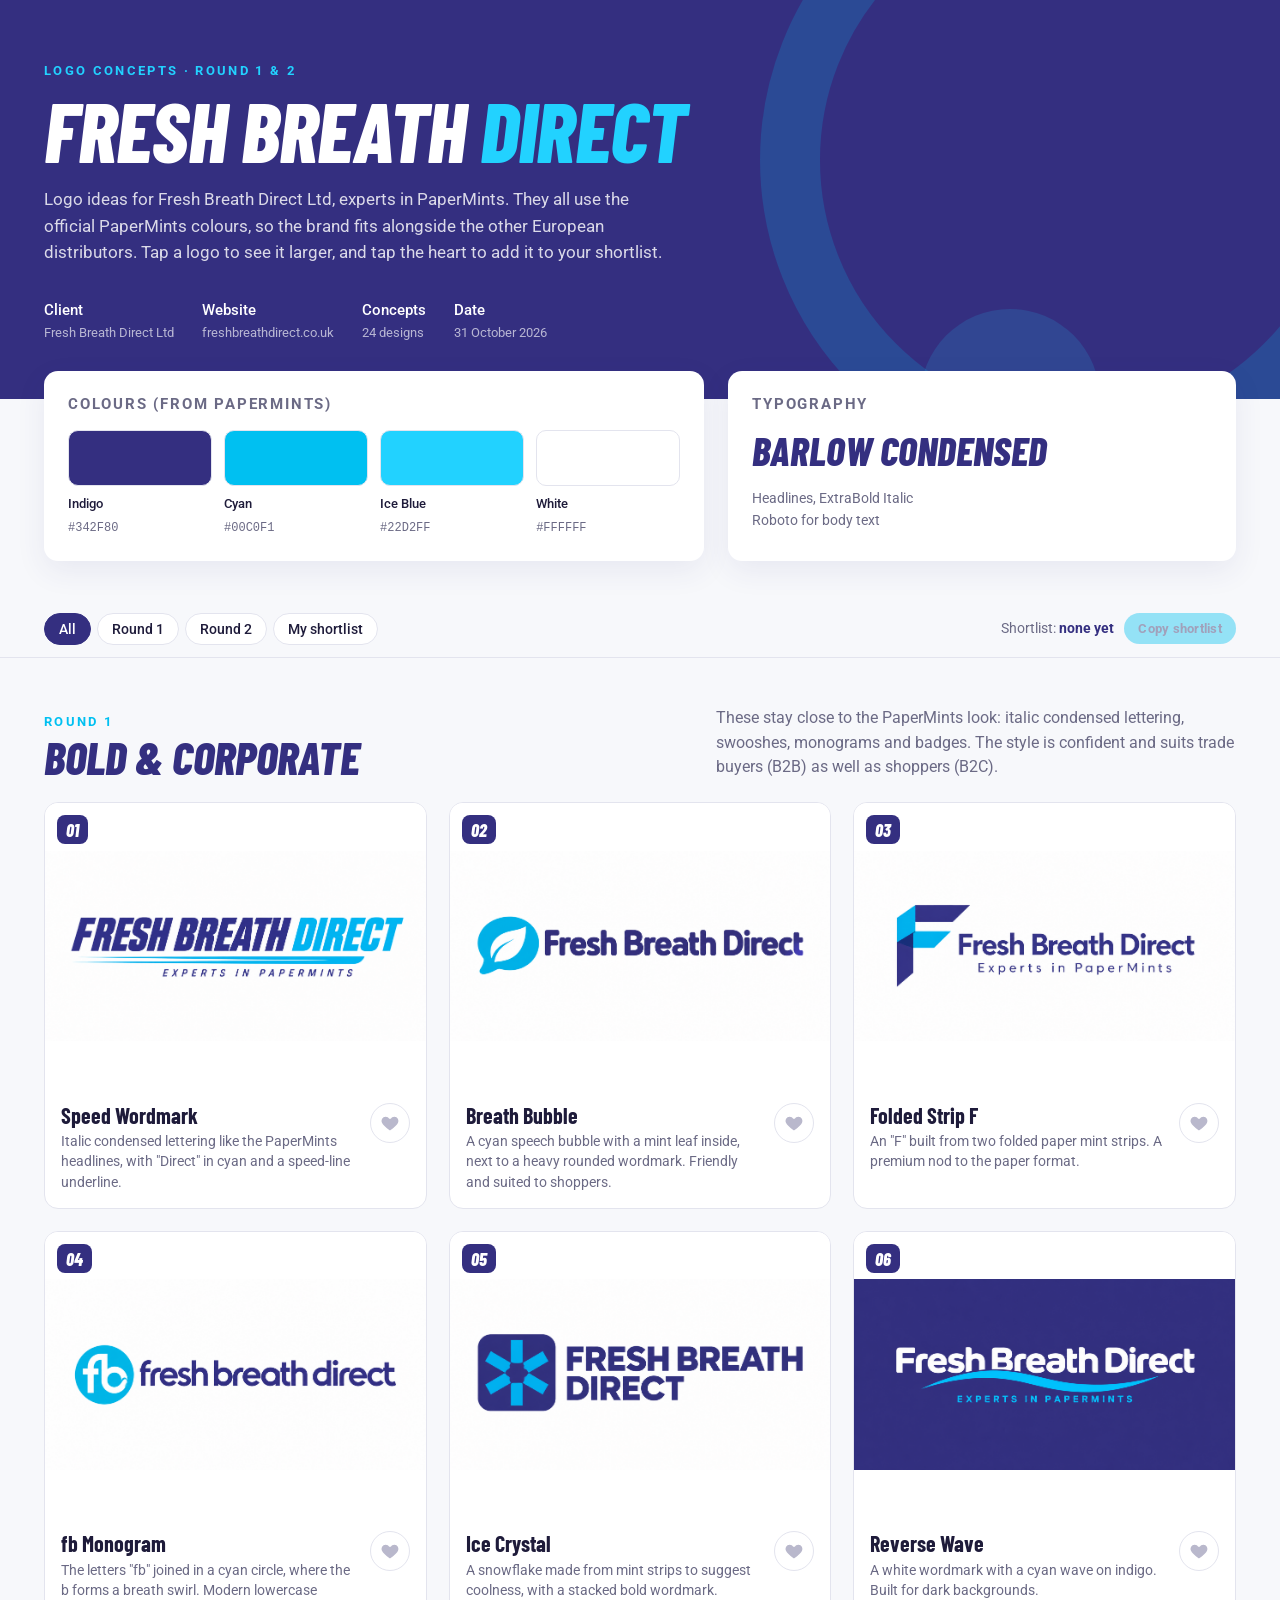
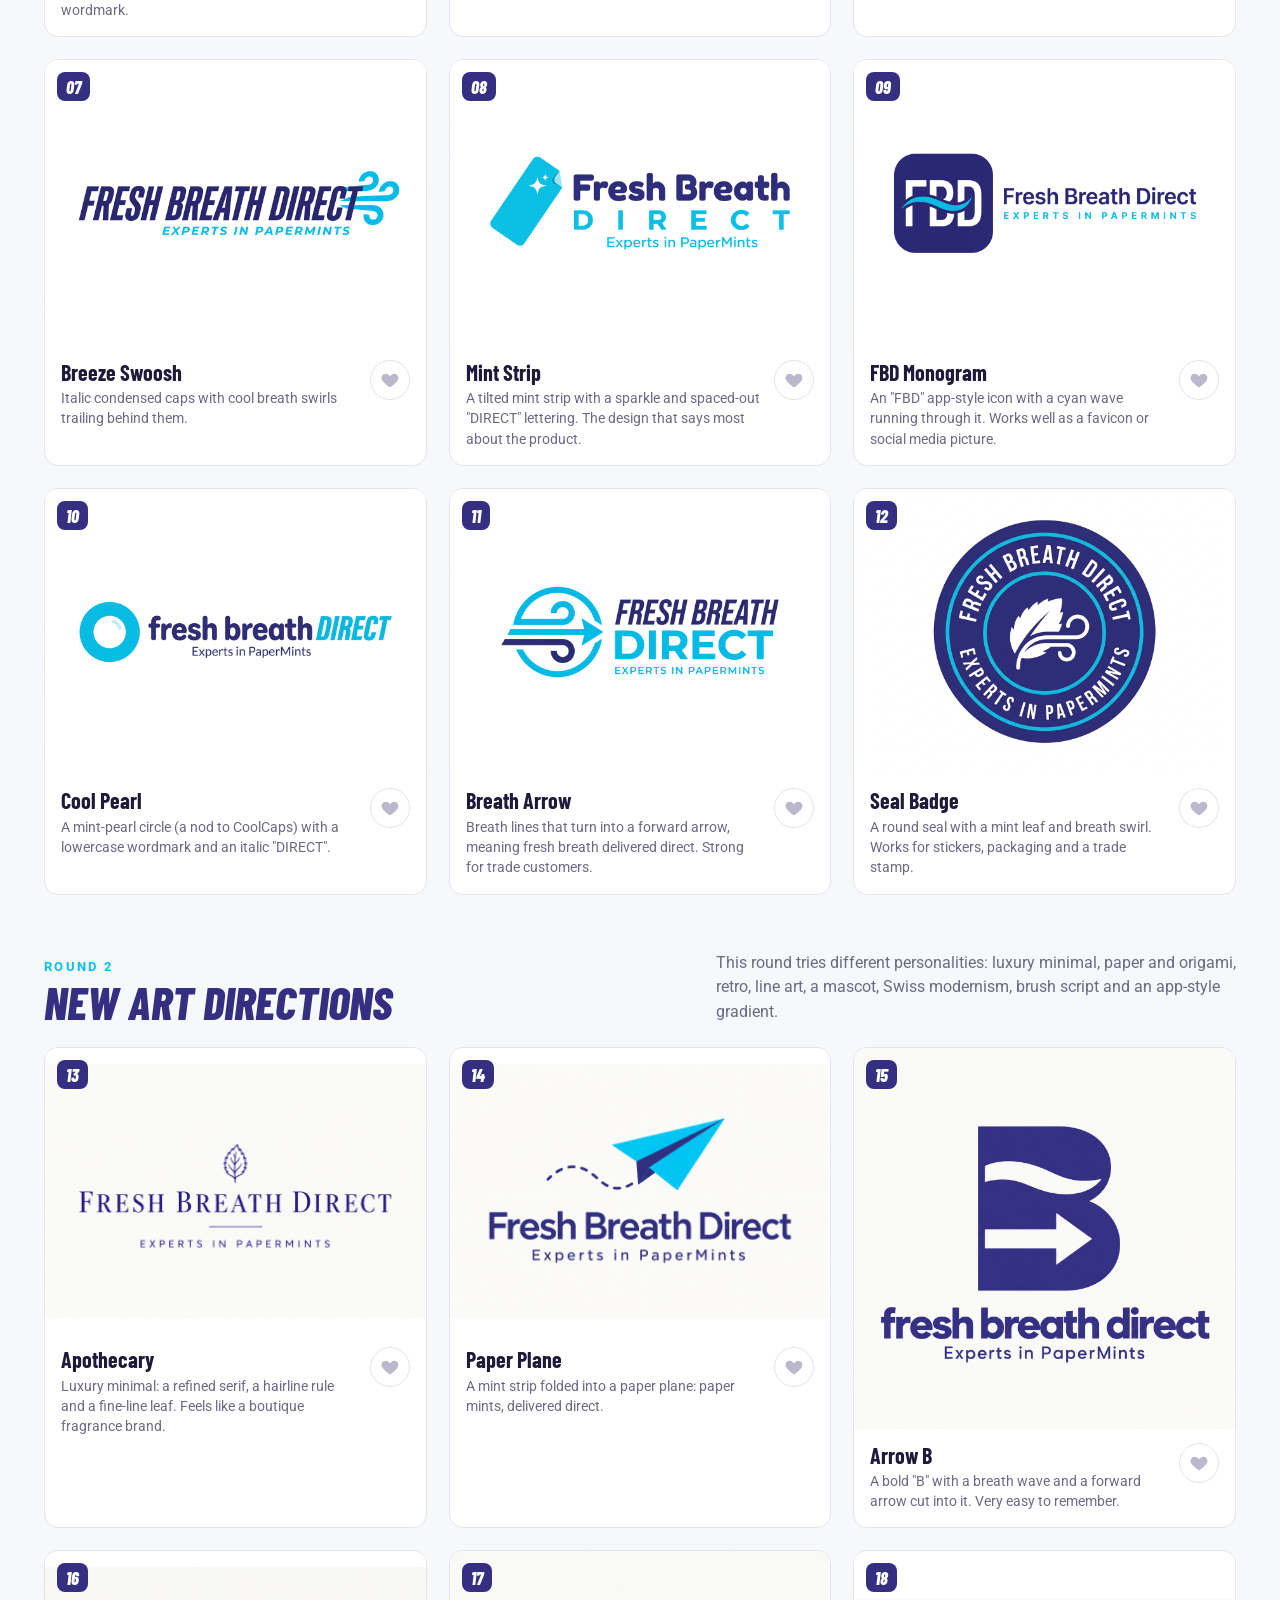
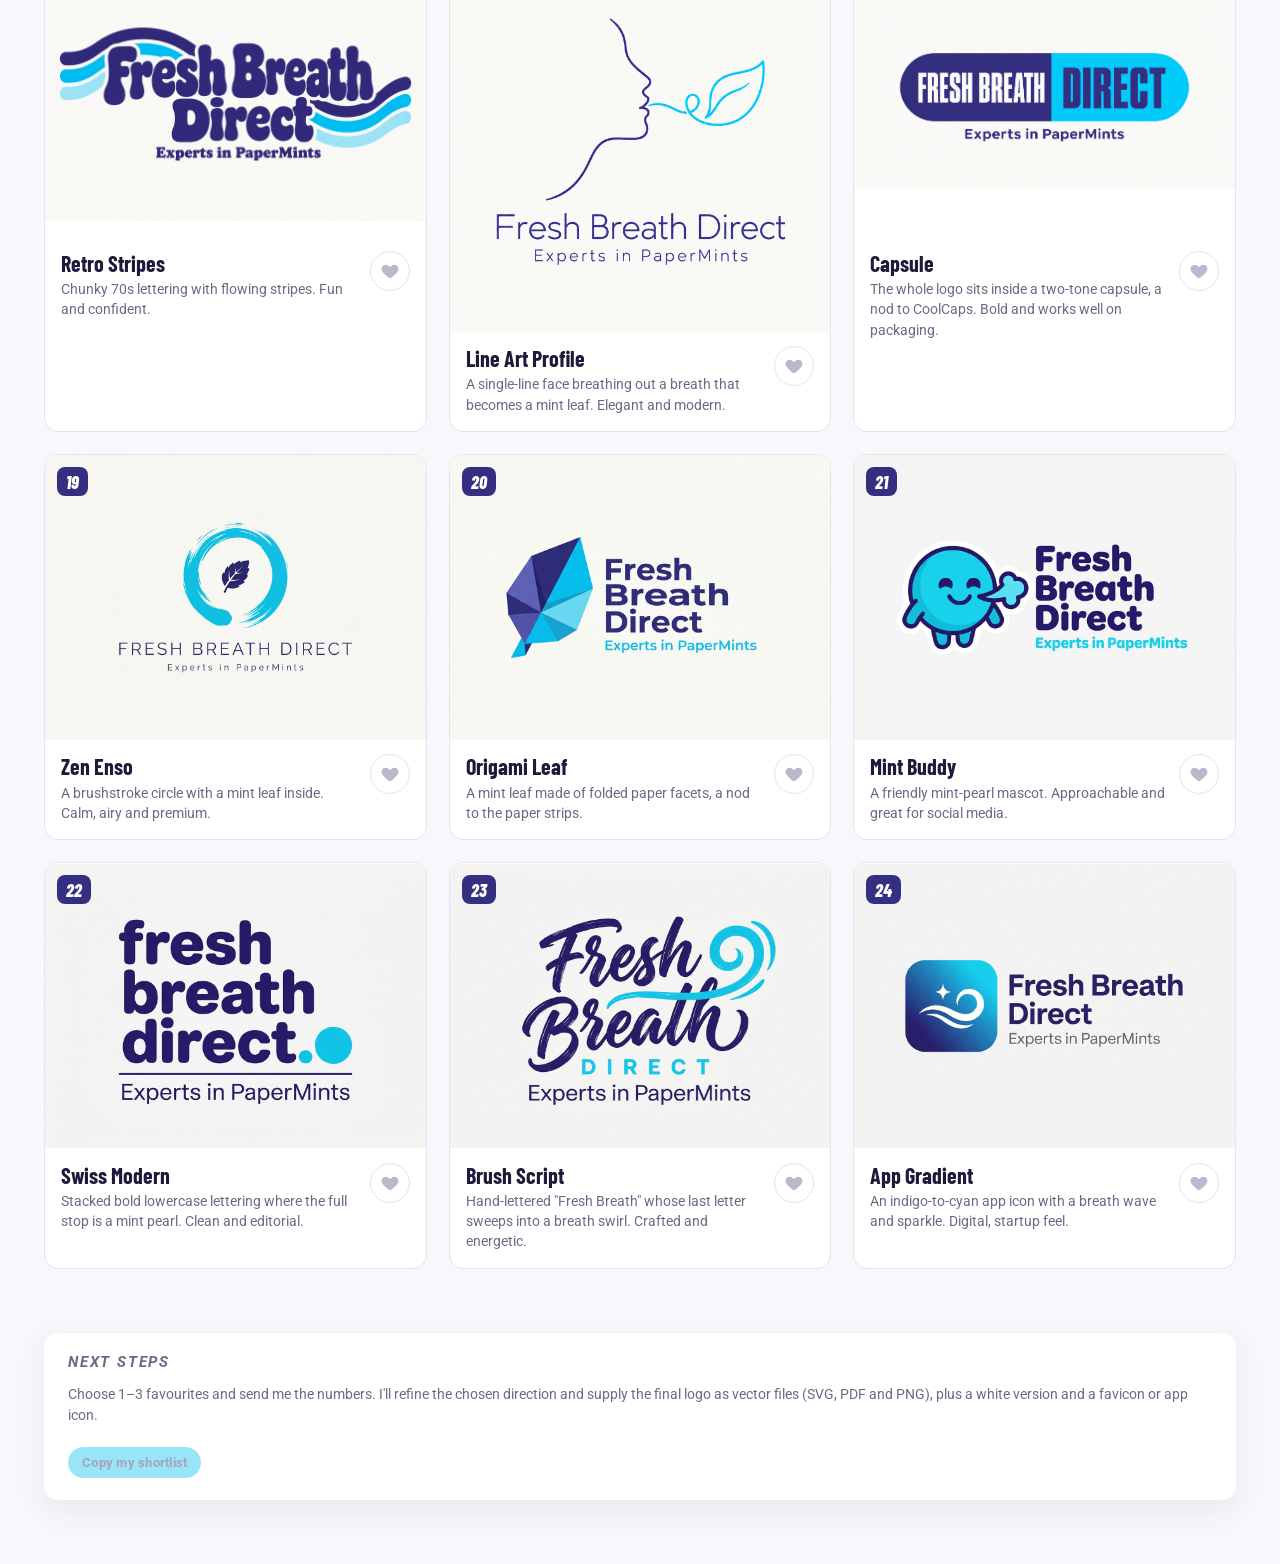
==== logos/index.html @ 7292081d "first commit: Fresh Breath Direct logo concepts Co-Authored-By: Claude Sonnet 5.5 <noreply@anthropic" ====
<!doctype html>
<html lang="en">
<head>
<meta charset="utf-8">
<meta name="viewport" content="width=device-width, initial-scale=1">
<title>Fresh Breath Direct — Logo Concepts</title>
<link rel="preconnect" href="https://fonts.googleapis.com">
<link rel="preconnect" href="https://fonts.gstatic.com" crossorigin>
<link href="https://fonts.googleapis.com/css2?family=Barlow+Condensed:ital,wght@0,500;0,700;1,800&family=Roboto:wght@400;500;700&display=swap" rel="stylesheet">
<style>
  :root {
    --indigo: #342F80;
    --indigo-deep: #221E5C;
    --cyan: #00C0F1;
    --cyan-bright: #22D2FF;
    --ice: #E8F8FD;
    --paper: #F7F8FB;
    --ink: #1E1B3A;
    --muted: #6B6A85;
    --line: #E3E4EE;
    --card: #FFFFFF;
    --radius: 14px;
  }
  * { box-sizing: border-box; }
  html { scroll-behavior: smooth; }
  body {
    margin: 0; background: var(--paper); color: var(--ink);
    font: 400 16px/1.55 Roboto, system-ui, sans-serif;
    -webkit-font-smoothing: antialiased;
  }
  .wrap { max-width: 1240px; margin: 0 auto; padding: 0 24px; }
  h1, h2, h3, .cond { font-family: "Barlow Condensed", sans-serif; }

  /* Hero */
  header.hero {
    background: var(--indigo); color: #fff; position: relative; overflow: hidden;
    padding: 64px 0 56px;
  }
  header.hero::after {
    content: ""; position: absolute; right: -120px; top: -160px; width: 520px; height: 520px;
    border-radius: 50%; border: 60px solid rgba(0,192,241,.18);
  }
  header.hero::before {
    content: ""; position: absolute; right: 180px; bottom: -90px; width: 180px; height: 180px;
    border-radius: 50%; background: rgba(34,210,255,.14);
  }
  .eyebrow {
    font: 700 13px/1 Roboto, sans-serif; letter-spacing: .18em; text-transform: uppercase;
    color: var(--cyan-bright);
  }
  header.hero h1 {
    font-style: italic; font-weight: 800; text-transform: uppercase;
    font-size: clamp(42px, 7vw, 84px); line-height: .92; margin: 14px 0 18px; letter-spacing: -.01em;
  }
  header.hero h1 span { color: var(--cyan-bright); }
  header.hero p { max-width: 620px; margin: 0; color: rgba(255,255,255,.82); font-size: 17px; }
  .meta { display: flex; flex-wrap: wrap; gap: 28px; margin-top: 34px; position: relative; z-index: 1; }
  .meta div { font-size: 13px; color: rgba(255,255,255,.65); }
  .meta strong { display: block; color: #fff; font-size: 15px; font-weight: 500; }

  /* Brand strip */
  .brand { display: grid; grid-template-columns: 1.3fr 1fr; gap: 24px; margin: -28px auto 0; position: relative; z-index: 2; }
  .panel { background: var(--card); border-radius: var(--radius); padding: 22px 24px; box-shadow: 0 10px 30px rgba(52,47,128,.08); }
  .panel h3 { margin: 0 0 14px; font-size: 15px; font-weight: 700; letter-spacing: .12em; text-transform: uppercase; color: var(--muted); font-family: Roboto, sans-serif; }
  .swatches { display: flex; gap: 12px; flex-wrap: wrap; }
  .sw { flex: 1 1 90px; }
  .sw i { display: block; height: 56px; border-radius: 10px; border: 1px solid var(--line); }
  .sw b { display: block; font-size: 13px; margin-top: 8px; font-weight: 500; }
  .sw small { color: var(--muted); font-size: 12px; font-family: ui-monospace, Consolas, monospace; }
  .type-sample { display: flex; align-items: baseline; gap: 18px; flex-wrap: wrap; }
  .type-sample .big { font: italic 800 40px/1 "Barlow Condensed"; color: var(--indigo); text-transform: uppercase; }
  .type-sample .small { color: var(--muted); font-size: 14px; }

  /* Toolbar */
  .toolbar {
    position: sticky; top: 0; z-index: 10; background: rgba(247,248,251,.92);
    backdrop-filter: blur(8px); border-bottom: 1px solid var(--line); margin-top: 40px;
  }
  .toolbar .wrap { display: flex; align-items: center; justify-content: space-between; gap: 16px; padding-top: 12px; padding-bottom: 12px; flex-wrap: wrap; }
  .filters { display: flex; gap: 6px; flex-wrap: wrap; }
  .filters button {
    border: 1px solid var(--line); background: #fff; color: var(--ink); border-radius: 999px;
    padding: 7px 14px; font: 500 14px Roboto, sans-serif; cursor: pointer; transition: .15s;
  }
  .filters button:hover { border-color: var(--cyan); }
  .filters button[aria-pressed="true"] { background: var(--indigo); border-color: var(--indigo); color: #fff; }
  .picks {
    display: flex; align-items: center; gap: 10px; font-size: 14px; color: var(--muted);
  }
  .picks strong { color: var(--indigo); }
  .btn {
    border: 0; background: var(--cyan); color: var(--indigo-deep); font: 700 13px Roboto, sans-serif;
    padding: 8px 14px; border-radius: 999px; cursor: pointer; letter-spacing: .02em;
  }
  .btn:disabled { opacity: .4; cursor: default; }

  /* Sections */
  section.round { padding: 48px 0 8px; }
  .round-head { display: flex; align-items: flex-end; justify-content: space-between; gap: 20px; flex-wrap: wrap; margin-bottom: 22px; }
  .round-head h2 { margin: 6px 0 0; font-size: clamp(32px, 4vw, 46px); font-weight: 800; font-style: italic; text-transform: uppercase; color: var(--indigo); line-height: 1; }
  .round-head p { margin: 0; max-width: 520px; color: var(--muted); }
  .round-head .eyebrow { color: var(--cyan); }

  .grid { display: grid; grid-template-columns: repeat(auto-fill, minmax(340px, 1fr)); gap: 22px; }
  .card {
    background: var(--card); border-radius: var(--radius); overflow: hidden; border: 1px solid var(--line);
    transition: transform .2s, box-shadow .2s, border-color .2s; display: flex; flex-direction: column;
  }
  .card:hover { transform: translateY(-3px); box-shadow: 0 16px 34px rgba(52,47,128,.12); }
  .card.picked { border-color: var(--cyan); box-shadow: 0 0 0 3px rgba(0,192,241,.25); }
  .thumb {
    aspect-ratio: 4 / 3; background: #fff; display: grid; place-items: center; cursor: zoom-in;
    border: 0; padding: 0; width: 100%; position: relative;
  }
  .thumb img { width: 100%; height: 100%; object-fit: contain; display: block; }
  .num {
    position: absolute; left: 12px; top: 12px; font: 800 italic 18px/1 "Barlow Condensed";
    background: var(--indigo); color: #fff; padding: 6px 9px 5px; border-radius: 8px;
  }
  .body { padding: 14px 16px 16px; display: flex; gap: 12px; align-items: flex-start; }
  .body .txt { flex: 1; min-width: 0; }
  .body h3 { margin: 0; font-size: 22px; font-weight: 700; color: var(--ink); line-height: 1.1; }
  .body p { margin: 4px 0 0; font-size: 14px; color: var(--muted); line-height: 1.45; }
  .tag {
    display: inline-block; margin-top: 10px; font-size: 11px; font-weight: 700; letter-spacing: .1em;
    text-transform: uppercase; padding: 3px 8px; border-radius: 6px; background: var(--ice); color: var(--indigo);
  }
  .tag.gemini { background: #EEF0FF; }
  .heart {
    flex: none; width: 40px; height: 40px; border-radius: 50%; border: 1px solid var(--line); background: #fff;
    display: grid; place-items: center; cursor: pointer; transition: .15s; color: #B9B8CC;
  }
  .heart:hover { border-color: var(--cyan); color: var(--cyan); }
  .heart[aria-pressed="true"] { background: var(--cyan); border-color: var(--cyan); color: #fff; }
  .heart svg { width: 20px; height: 20px; }

  footer { padding: 56px 0 64px; color: var(--muted); font-size: 14px; }
  footer .panel { display: flex; justify-content: space-between; gap: 20px; flex-wrap: wrap; align-items: center; }
  footer h3 { margin: 0; font: 800 italic 28px/1 "Barlow Condensed"; text-transform: uppercase; color: var(--indigo); letter-spacing: 0; }

  /* Lightbox */
  .lb { position: fixed; inset: 0; background: rgba(20,18,50,.92); display: none; z-index: 50; }
  .lb.open { display: grid; grid-template-rows: 1fr auto; }
  .lb figure { margin: 0; display: grid; place-items: center; padding: 56px 72px 12px; min-height: 0; }
  .lb img { max-width: 100%; max-height: 100%; border-radius: 10px; background: #fff; }
  .lb figcaption { color: #fff; text-align: center; padding: 8px 20px 26px; }
  .lb figcaption b { font: 800 italic 26px/1.1 "Barlow Condensed"; text-transform: uppercase; display: block; }
  .lb figcaption span { color: rgba(255,255,255,.7); font-size: 14px; }
  .lb button.nav, .lb button.close {
    position: absolute; border: 0; background: rgba(255,255,255,.12); color: #fff; width: 48px; height: 48px;
    border-radius: 50%; cursor: pointer; font-size: 24px; display: grid; place-items: center;
  }
  .lb button:hover { background: var(--cyan); color: var(--indigo-deep); }
  .lb .close { top: 14px; right: 14px; }
  .lb .prev { left: 14px; top: 50%; transform: translateY(-50%); }
  .lb .next { right: 14px; top: 50%; transform: translateY(-50%); }

  .toast {
    position: fixed; left: 50%; bottom: 24px; transform: translateX(-50%) translateY(20px); opacity: 0;
    background: var(--indigo); color: #fff; padding: 10px 18px; border-radius: 999px; font-size: 14px;
    transition: .25s; pointer-events: none; z-index: 60;
  }
  .toast.show { opacity: 1; transform: translateX(-50%) translateY(0); }

  @media (max-width: 760px) {
    .wrap { padding: 0 16px; }
    .brand { grid-template-columns: 1fr; }
    .grid { grid-template-columns: 1fr; }
    .lb figure { padding: 64px 12px 8px; }
    .lb .prev, .lb .next { top: auto; bottom: 16px; transform: none; }
    header.hero::after { width: 300px; height: 300px; right: -140px; top: -120px; border-width: 40px; }
  }
</style>
</head>
<body>

<header class="hero">
  <div class="wrap">
    <div class="eyebrow">Logo concepts · Round 1 &amp; 2</div>
    <h1>Fresh Breath <span>Direct</span></h1>
    <p>Logo ideas for Fresh Breath Direct Ltd, experts in PaperMints. They all use the official PaperMints colours, so the brand fits alongside the other European distributors. Tap a logo to see it larger, and tap the heart to add it to your shortlist.</p>
    <div class="meta">
      <div><strong>Client</strong>Fresh Breath Direct Ltd</div>
      <div><strong>Website</strong>freshbreathdirect.co.uk</div>
      <div><strong>Concepts</strong><span id="count"></span> designs</div>
      <div><strong>Date</strong>31 October 2026</div>
    </div>
  </div>
</header>

<div class="wrap brand">
  <div class="panel">
    <h3>Colours (from PaperMints)</h3>
    <div class="swatches">
      <div class="sw"><i style="background:#342F80"></i><b>Indigo</b><small>#342F80</small></div>
      <div class="sw"><i style="background:#00C0F1"></i><b>Cyan</b><small>#00C0F1</small></div>
      <div class="sw"><i style="background:#22D2FF"></i><b>Ice Blue</b><small>#22D2FF</small></div>
      <div class="sw"><i style="background:#FFFFFF"></i><b>White</b><small>#FFFFFF</small></div>
    </div>
  </div>
  <div class="panel">
    <h3>Typography</h3>
    <div class="type-sample">
      <span class="big">Barlow Condensed</span>
      <span class="small">Headlines, ExtraBold Italic<br>Roboto for body text</span>
    </div>
  </div>
</div>

<nav class="toolbar" aria-label="Filter concepts">
  <div class="wrap">
    <div class="filters" role="group">
      <button data-f="all" aria-pressed="true">All</button>
      <button data-f="r1" aria-pressed="false">Round 1</button>
      <button data-f="r2" aria-pressed="false">Round 2</button>
      <button data-f="picked" aria-pressed="false">My shortlist</button>
    </div>
    <div class="picks">
      <span>Shortlist: <strong id="pickList">none yet</strong></span>
      <button class="btn" id="copyPicks" disabled>Copy shortlist</button>
    </div>
  </div>
</nav>

<main class="wrap">
  <section class="round" id="r1">
    <div class="round-head">
      <div>
        <div class="eyebrow">Round 1</div>
        <h2>Bold &amp; Corporate</h2>
      </div>
      <p>These stay close to the PaperMints look: italic condensed lettering, swooshes, monograms and badges. The style is confident and suits trade buyers (B2B) as well as shoppers (B2C).</p>
    </div>
    <div class="grid" data-round="r1"></div>
  </section>

  <section class="round" id="r2">
    <div class="round-head">
      <div>
        <div class="eyebrow">Round 2</div>
        <h2>New Art Directions</h2>
      </div>
      <p>This round tries different personalities: luxury minimal, paper and origami, retro, line art, a mascot, Swiss modernism, brush script and an app-style gradient.</p>
    </div>
    <div class="grid" data-round="r2"></div>
  </section>
</main>

<footer>
  <div class="wrap">
    <div class="panel">
      <div>
        <h3>Next steps</h3>
        <p style="margin:6px 0 0">Choose 1–3 favourites and send me the numbers. I'll refine the chosen direction and supply the final logo as vector files (SVG, PDF and PNG), plus a white version and a favicon or app icon.</p>
      </div>
      <button class="btn" id="copyPicks2" disabled>Copy my shortlist</button>
    </div>
  </div>
</footer>

<div class="lb" id="lb" role="dialog" aria-modal="true" aria-label="Logo preview">
  <button class="close" aria-label="Close">✕</button>
  <button class="nav prev" aria-label="Previous">‹</button>
  <button class="nav next" aria-label="Next">›</button>
  <figure><img alt=""></figure>
  <figcaption><b></b><span></span></figcaption>
</div>
<div class="toast" id="toast"></div>

<script>
const LOGOS = [
  // Round 1 — Codex
  { r:"r1", src:"codex/c1-wordmark-condensed.png", name:"Speed Wordmark", note:"Italic condensed lettering like the PaperMints headlines, with \"Direct\" in cyan and a speed-line underline." },
  { r:"r1", src:"codex/c2-speech-bubble.png", name:"Breath Bubble", note:"A cyan speech bubble with a mint leaf inside, next to a heavy rounded wordmark. Friendly and suited to shoppers." },
  { r:"r1", src:"codex/c3-folded-strip-f.png", name:"Folded Strip F", note:"An \"F\" built from two folded paper mint strips. A premium nod to the paper format." },
  { r:"r1", src:"codex/c4-fb-ligature.png", name:"fb Monogram", note:"The letters \"fb\" joined in a cyan circle, where the b forms a breath swirl. Modern lowercase wordmark." },
  { r:"r1", src:"codex/c5-ice-crystal.png", name:"Ice Crystal", note:"A snowflake made from mint strips to suggest coolness, with a stacked bold wordmark." },
  { r:"r1", src:"codex/c6-dark-version.png", name:"Reverse Wave", note:"A white wordmark with a cyan wave on indigo. Built for dark backgrounds." },
  // Round 1 — Gemini
  { r:"r1", src:"gemini/g1-breath-swoosh.jpg", name:"Breeze Swoosh", note:"Italic condensed caps with cool breath swirls trailing behind them." },
  { r:"r1", src:"gemini/g2-mint-strip-icon.jpg", name:"Mint Strip", note:"A tilted mint strip with a sparkle and spaced-out \"DIRECT\" lettering. The design that says most about the product." },
  { r:"r1", src:"gemini/g3-fbd-monogram.jpg", name:"FBD Monogram", note:"An \"FBD\" app-style icon with a cyan wave running through it. Works well as a favicon or social media picture." },
  { r:"r1", src:"gemini/g4-cool-pearl.jpg", name:"Cool Pearl", note:"A mint-pearl circle (a nod to CoolCaps) with a lowercase wordmark and an italic \"DIRECT\"." },
  { r:"r1", src:"gemini/g5-breath-arrow.jpg", name:"Breath Arrow", note:"Breath lines that turn into a forward arrow, meaning fresh breath delivered direct. Strong for trade customers." },
  { r:"r1", src:"gemini/g6-badge.jpg", name:"Seal Badge", note:"A round seal with a mint leaf and breath swirl. Works for stickers, packaging and a trade stamp." },
  // Round 2 — Codex
  { r:"r2", src:"codex-v2/d1-luxury-minimal.png", name:"Apothecary", note:"Luxury minimal: a refined serif, a hairline rule and a fine-line leaf. Feels like a boutique fragrance brand." },
  { r:"r2", src:"codex-v2/d2-paper-plane.png", name:"Paper Plane", note:"A mint strip folded into a paper plane: paper mints, delivered direct." },
  { r:"r2", src:"codex-v2/d3-negative-space-b.png", name:"Arrow B", note:"A bold \"B\" with a breath wave and a forward arrow cut into it. Very easy to remember." },
  { r:"r2", src:"codex-v2/d4-retro-stripes.png", name:"Retro Stripes", note:"Chunky 70s lettering with flowing stripes. Fun and confident." },
  { r:"r2", src:"codex-v2/d5-line-art-profile.png", name:"Line Art Profile", note:"A single-line face breathing out a breath that becomes a mint leaf. Elegant and modern." },
  { r:"r2", src:"codex-v2/d6-capsule-pill.png", name:"Capsule", note:"The whole logo sits inside a two-tone capsule, a nod to CoolCaps. Bold and works well on packaging." },
  // Round 2 — Gemini
  { r:"r2", src:"gemini-v2/e1-zen-enso.jpg", name:"Zen Enso", note:"A brushstroke circle with a mint leaf inside. Calm, airy and premium." },
  { r:"r2", src:"gemini-v2/e2-origami-leaf.jpg", name:"Origami Leaf", note:"A mint leaf made of folded paper facets, a nod to the paper strips." },
  { r:"r2", src:"gemini-v2/e3-mascot-pearl.jpg", name:"Mint Buddy", note:"A friendly mint-pearl mascot. Approachable and great for social media." },
  { r:"r2", src:"gemini-v2/e4-swiss-modernist.jpg", name:"Swiss Modern", note:"Stacked bold lowercase lettering where the full stop is a mint pearl. Clean and editorial." },
  { r:"r2", src:"gemini-v2/e5-brush-script.jpg", name:"Brush Script", note:"Hand-lettered \"Fresh Breath\" whose last letter sweeps into a breath swirl. Crafted and energetic." },
  { r:"r2", src:"gemini-v2/e6-gradient-app.jpg", name:"App Gradient", note:"An indigo-to-cyan app icon with a breath wave and sparkle. Digital, startup feel." },
];
LOGOS.forEach((l, i) => { l.n = String(i + 1).padStart(2, "0"); });

const KEY = "fbd-logo-picks";
let picks = new Set();
try { picks = new Set(JSON.parse(localStorage.getItem(KEY) || "[]")); } catch (e) {}
const save = () => { try { localStorage.setItem(KEY, JSON.stringify([...picks])); } catch (e) {} };

const heart = '<svg viewBox="0 0 24 24" fill="currentColor" aria-hidden="true"><path d="M12 21s-7.5-4.6-9.6-9.2C.9 8.4 3 4.5 6.7 4.5c2.1 0 3.6 1.1 4.3 2.5h2c.7-1.4 2.2-2.5 4.3-2.5 3.7 0 5.8 3.9 4.3 7.3C19.5 16.4 12 21 12 21z"/></svg>';

document.getElementById("count").textContent = LOGOS.length;

function render() {
  document.querySelectorAll(".grid").forEach(g => {
    g.innerHTML = LOGOS.filter(l => l.r === g.dataset.round).map(l => `
      <article class="card${picks.has(l.n) ? " picked" : ""}" data-n="${l.n}" data-r="${l.r}">
        <button class="thumb" data-open="${l.n}" aria-label="View concept ${l.n} larger">
          <img src="${l.src}" alt="Concept ${l.n}: ${l.name}" loading="lazy">
          <span class="num">${l.n}</span>
        </button>
        <div class="body">
          <div class="txt">
            <h3 class="cond">${l.name}</h3>
            <p>${l.note}</p>
          </div>
          <button class="heart" data-pick="${l.n}" aria-pressed="${picks.has(l.n)}" aria-label="Add concept ${l.n} to shortlist">${heart}</button>
        </div>
      </article>`).join("");
  });
  applyFilter();
  updatePicks();
}

let filter = "all";
function applyFilter() {
  document.querySelectorAll(".card").forEach(c => {
    const show = filter === "all" || c.dataset.r === filter || (filter === "picked" && picks.has(c.dataset.n));
    c.style.display = show ? "" : "none";
  });
  document.querySelectorAll("section.round").forEach(s => {
    const any = [...s.querySelectorAll(".card")].some(c => c.style.display !== "none");
    s.style.display = any ? "" : "none";
  });
}

function pickText() {
  const sel = LOGOS.filter(l => picks.has(l.n));
  return sel.map(l => `${l.n} ${l.name}`).join(", ");
}
function updatePicks() {
  const t = pickText();
  document.getElementById("pickList").textContent = t || "none yet";
  ["copyPicks", "copyPicks2"].forEach(id => document.getElementById(id).disabled = !t);
}

document.querySelector(".filters").addEventListener("click", e => {
  const b = e.target.closest("button"); if (!b) return;
  filter = b.dataset.f;
  document.querySelectorAll(".filters button").forEach(x => x.setAttribute("aria-pressed", x === b));
  applyFilter();
});

document.addEventListener("click", e => {
  const p = e.target.closest("[data-pick]");
  if (p) {
    const n = p.dataset.pick;
    picks.has(n) ? picks.delete(n) : picks.add(n);
    save();
    p.setAttribute("aria-pressed", picks.has(n));
    p.closest(".card").classList.toggle("picked", picks.has(n));
    updatePicks(); if (filter === "picked") applyFilter();
    return;
  }
  const o = e.target.closest("[data-open]");
  if (o) openLb(LOGOS.findIndex(l => l.n === o.dataset.open));
});

function toast(msg) {
  const t = document.getElementById("toast"); t.textContent = msg; t.classList.add("show");
  clearTimeout(toast._t); toast._t = setTimeout(() => t.classList.remove("show"), 1800);
}
async function copyPicks() {
  const msg = `Fresh Breath Direct logo shortlist: ${pickText()}`;
  try { await navigator.clipboard.writeText(msg); toast("Shortlist copied. Paste it into WhatsApp or email."); }
  catch (e) { prompt("Copy your shortlist:", msg); }
}
document.getElementById("copyPicks").onclick = copyPicks;
document.getElementById("copyPicks2").onclick = copyPicks;

// Lightbox
const lb = document.getElementById("lb");
let cur = 0;
function visibleIdx() {
  return LOGOS.map((l, i) => i).filter(i => {
    const c = document.querySelector(`.card[data-n="${LOGOS[i].n}"]`);
    return c && c.style.display !== "none";
  });
}
function openLb(i) {
  cur = i; const l = LOGOS[i];
  lb.querySelector("img").src = l.src; lb.querySelector("img").alt = `Concept ${l.n}: ${l.name}`;
  lb.querySelector("figcaption b").textContent = `${l.n} · ${l.name}`;
  lb.querySelector("figcaption span").textContent = l.note;
  lb.classList.add("open"); document.body.style.overflow = "hidden";
}
function closeLb() { lb.classList.remove("open"); document.body.style.overflow = ""; }
function step(d) {
  const v = visibleIdx(); const k = v.indexOf(cur);
  openLb(v[(k + d + v.length) % v.length]);
}
lb.querySelector(".close").onclick = closeLb;
lb.querySelector(".prev").onclick = () => step(-1);
lb.querySelector(".next").onclick = () => step(1);
lb.addEventListener("click", e => { if (e.target === lb || e.target.tagName === "FIGURE") closeLb(); });
document.addEventListener("keydown", e => {
  if (!lb.classList.contains("open")) return;
  if (e.key === "Escape") closeLb();
  if (e.key === "ArrowLeft") step(-1);
  if (e.key === "ArrowRight") step(1);
});

render();
</script>
</body>
</html>
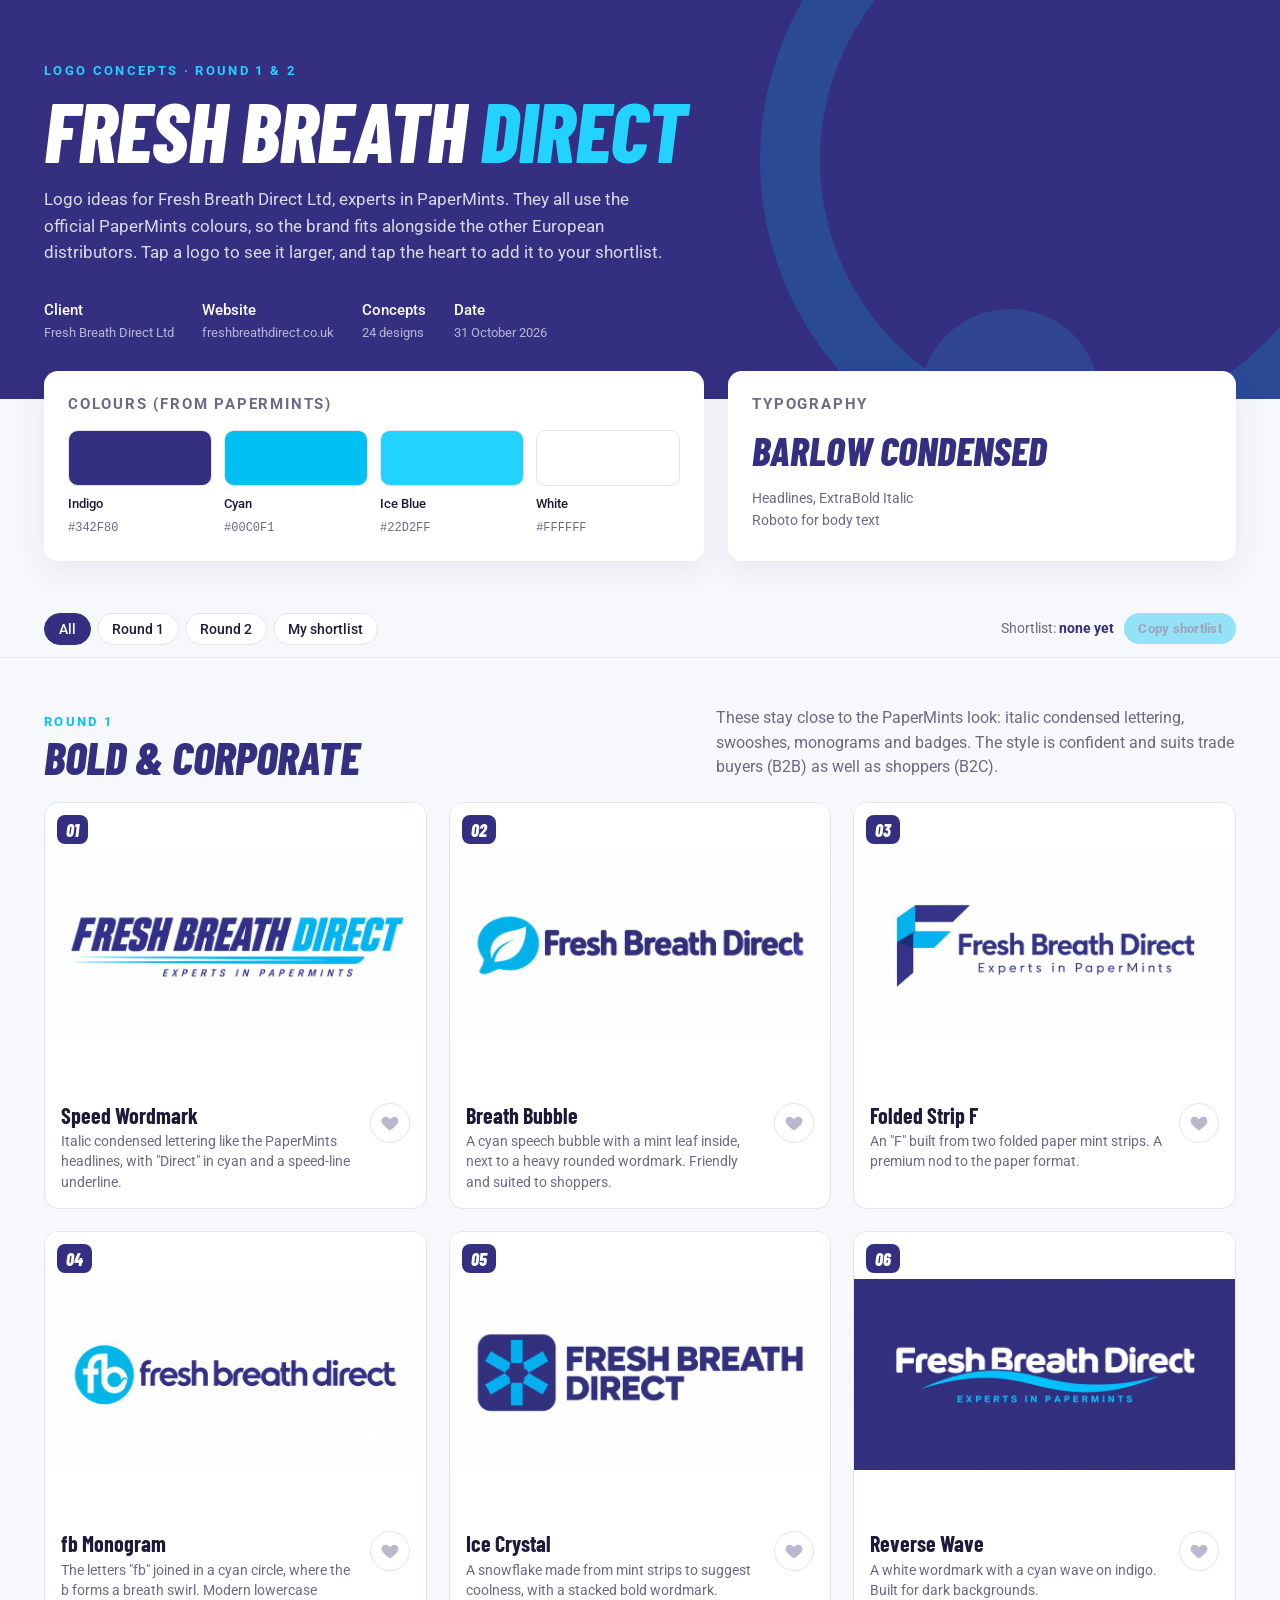
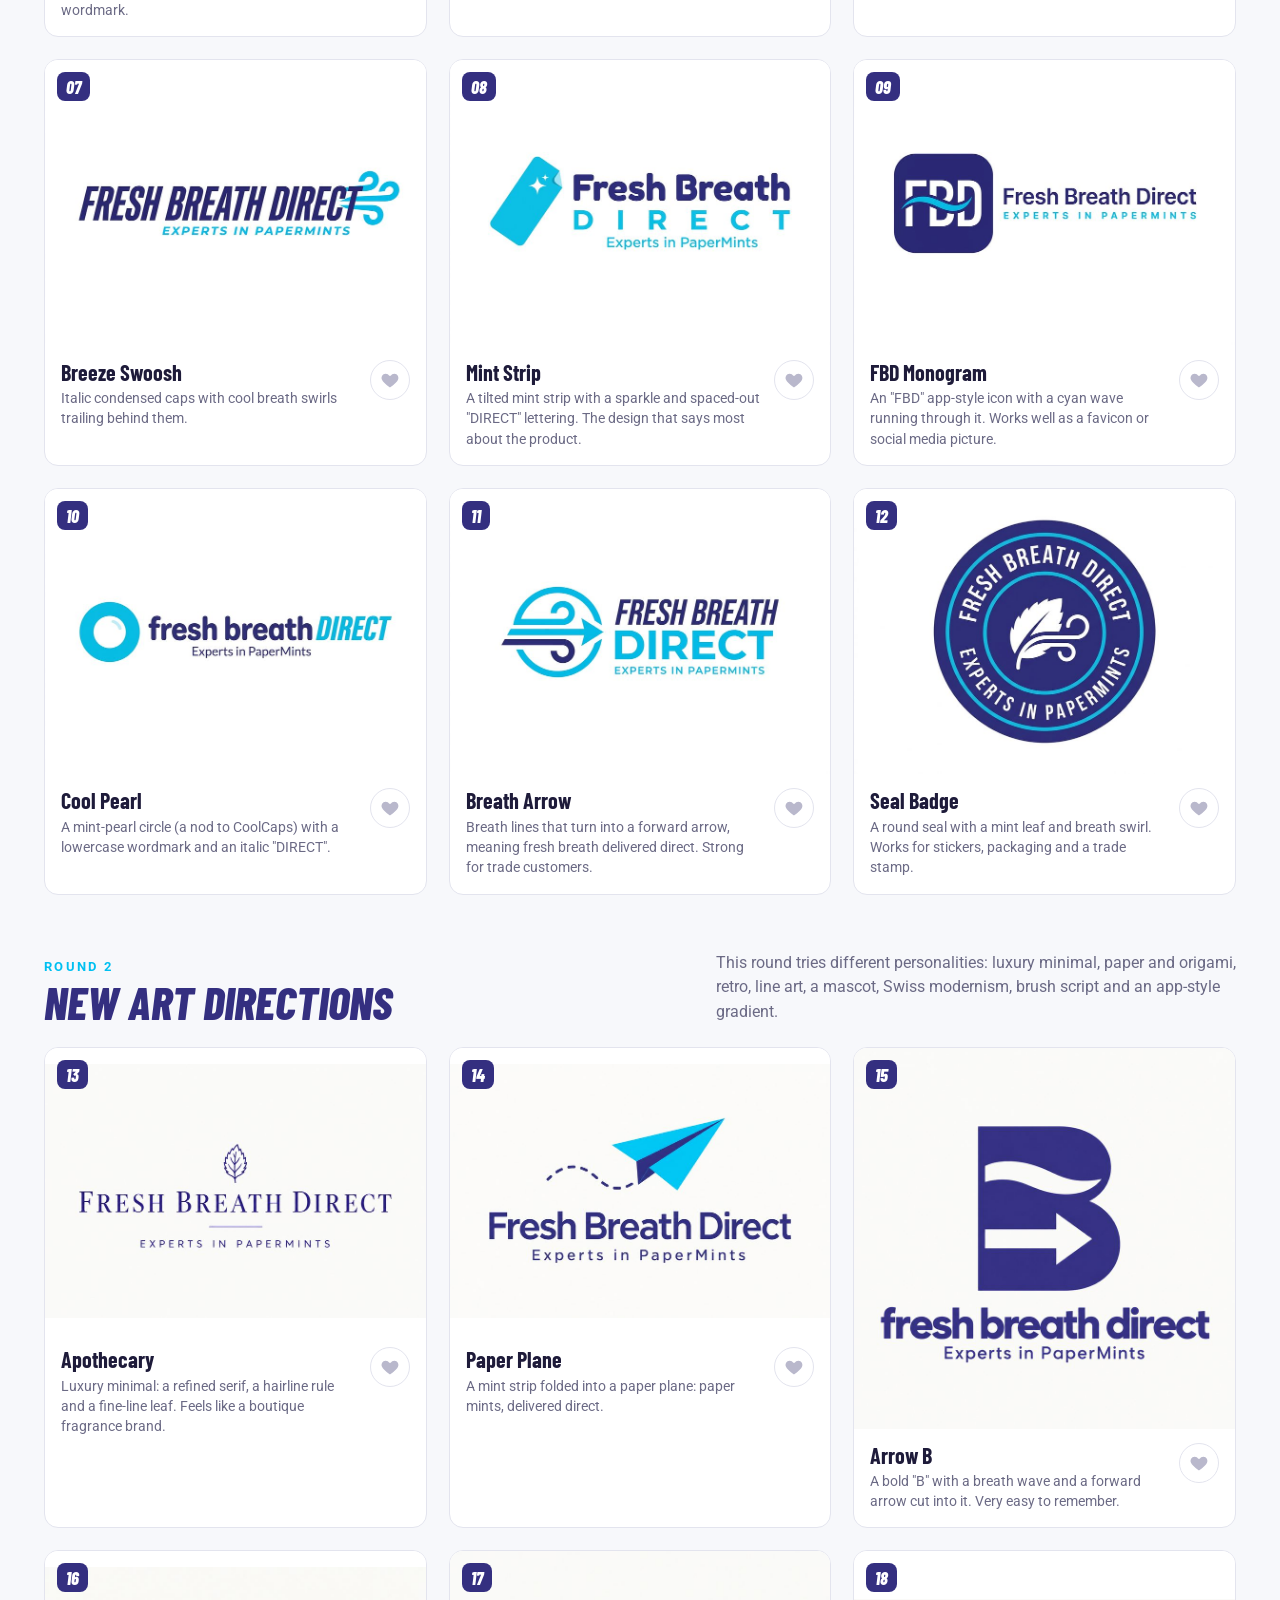
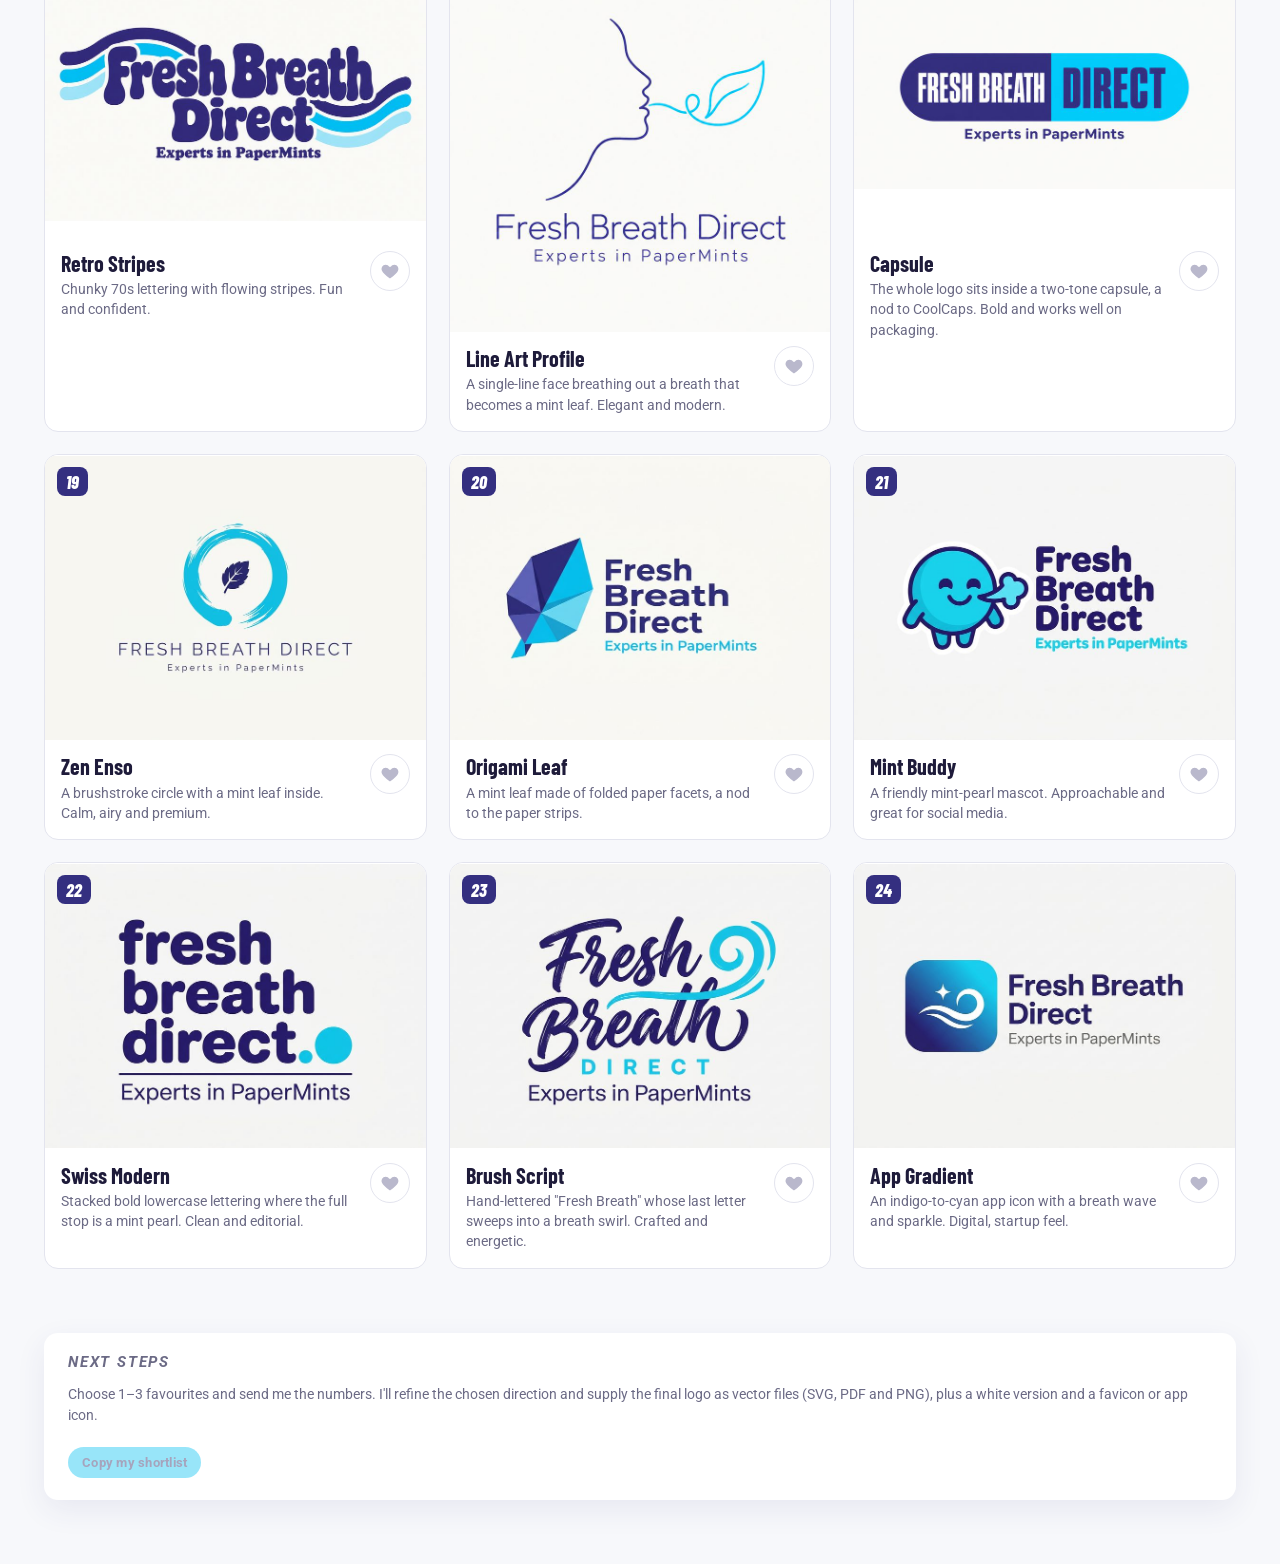
==== commit a49aee27: "Load all logos immediately using lightweight thumbnails Co-Authored-By: Claude Sonnet 5.5 <noreply@a" ====
--- a/logos/index.html
+++ b/logos/index.html
@@ -298,7 +298,10 @@
   { r:"r2", src:"gemini-v2/e5-brush-script.jpg", name:"Brush Script", note:"Hand-lettered \"Fresh Breath\" whose last letter sweeps into a breath swirl. Crafted and energetic." },
   { r:"r2", src:"gemini-v2/e6-gradient-app.jpg", name:"App Gradient", note:"An indigo-to-cyan app icon with a breath wave and sparkle. Digital, startup feel." },
 ];
-LOGOS.forEach((l, i) => { l.n = String(i + 1).padStart(2, "0"); });
+LOGOS.forEach((l, i) => {
+  l.n = String(i + 1).padStart(2, "0");
+  l.thumb = "thumbs/" + l.src.split("/").pop().replace(/\.\w+$/, ".jpg");
+});
 
 const KEY = "fbd-logo-picks";
 let picks = new Set();
@@ -314,7 +317,7 @@
     g.innerHTML = LOGOS.filter(l => l.r === g.dataset.round).map(l => `
       <article class="card${picks.has(l.n) ? " picked" : ""}" data-n="${l.n}" data-r="${l.r}">
         <button class="thumb" data-open="${l.n}" aria-label="View concept ${l.n} larger">
-          <img src="${l.src}" alt="Concept ${l.n}: ${l.name}" loading="lazy">
+          <img src="${l.thumb}" alt="Concept ${l.n}: ${l.name}" decoding="async">
           <span class="num">${l.n}</span>
         </button>
         <div class="body">
